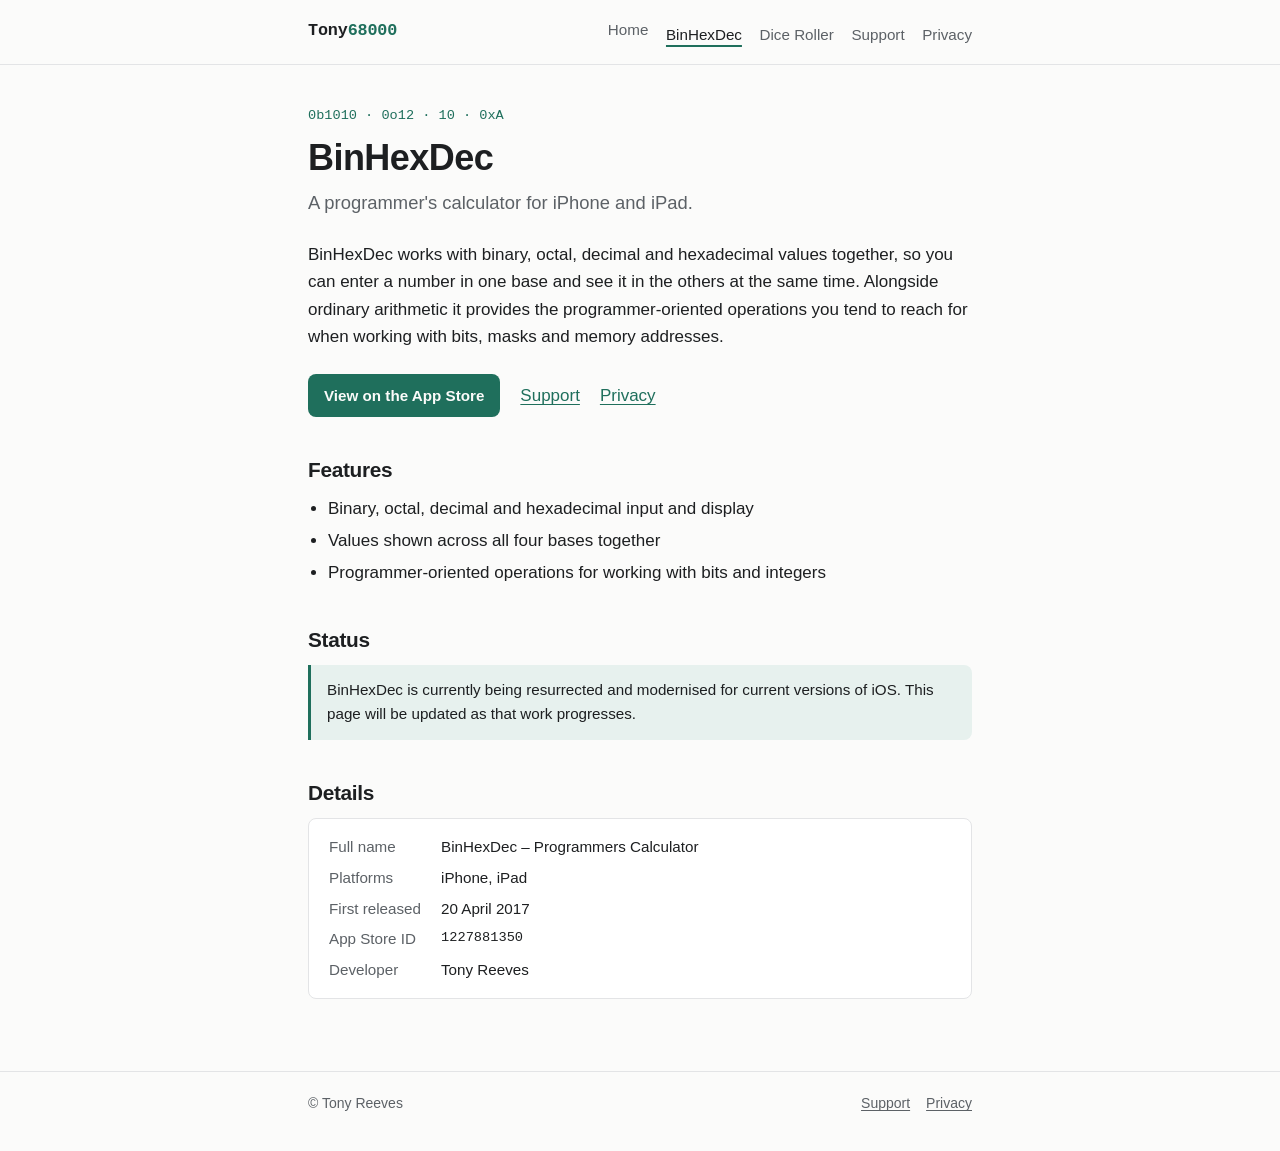
==== binhexdec/index.html @ 5004813c "Add initial Tony68000 developer website Static HTML/CSS site for GitHub Pages: home page, BinHexDec " ====
<!doctype html>
<html lang="en-GB">
<head>
  <meta charset="utf-8">
  <meta name="viewport" content="width=device-width, initial-scale=1, viewport-fit=cover">
  <title>BinHexDec — Programmers Calculator · Tony68000</title>
  <meta name="description" content="BinHexDec is a programmer's calculator for iPhone and iPad supporting binary, octal, decimal and hexadecimal values.">
  <link rel="stylesheet" href="../css/style.css">
</head>
<body>
  <header class="site-header">
    <div class="wrap">
      <a class="site-name" href="../">Tony<span>68000</span></a>
      <nav class="site-nav" aria-label="Main">
        <ul>
          <li><a href="../">Home</a></li>
          <li><a href="./" aria-current="page">BinHexDec</a></li>
          <li><a href="../dice-roller/">Dice Roller</a></li>
          <li><a href="../support/">Support</a></li>
          <li><a href="../privacy/">Privacy</a></li>
        </ul>
      </nav>
    </div>
  </header>

  <main>
    <div class="wrap">
      <p class="eyebrow">0b1010 · 0o12 · 10 · 0xA</p>
      <h1>BinHexDec</h1>
      <p class="lead">A programmer's calculator for iPhone and iPad.</p>

      <p>BinHexDec works with binary, octal, decimal and hexadecimal values together, so you can enter a number in one base and see it in the others at the same time. Alongside ordinary arithmetic it provides the programmer-oriented operations you tend to reach for when working with bits, masks and memory addresses.</p>

      <div class="actions">
        <a class="button" href="https://apps.apple.com/gb/app/id1227881350">View on the App Store</a>
        <a href="../support/#binhexdec">Support</a>
        <a href="../privacy/#binhexdec">Privacy</a>
      </div>

      <h2>Features</h2>
      <ul>
        <li>Binary, octal, decimal and hexadecimal input and display</li>
        <li>Values shown across all four bases together</li>
        <li>Programmer-oriented operations for working with bits and integers</li>
      </ul>

      <h2>Status</h2>
      <div class="note">
        <p>BinHexDec is currently being resurrected and modernised for current versions of iOS. This page will be updated as that work progresses.</p>
      </div>

      <h2>Details</h2>
      <dl class="facts">
        <dt>Full name</dt>
        <dd>BinHexDec – Programmers Calculator</dd>
        <dt>Platforms</dt>
        <dd>iPhone, iPad</dd>
        <dt>First released</dt>
        <dd><time datetime="2017-04-20">20 April 2017</time></dd>
        <dt>App Store ID</dt>
        <dd class="mono">1227881350</dd>
        <dt>Developer</dt>
        <dd>Tony Reeves</dd>
      </dl>
    </div>
  </main>

  <footer class="site-footer">
    <div class="wrap">
      <p>&copy; Tony Reeves</p>
      <ul>
        <li><a href="../support/">Support</a></li>
        <li><a href="../privacy/">Privacy</a></li>
      </ul>
    </div>
  </footer>
</body>
</html>
---- css/style.css ----
/* Tony68000 — common stylesheet */

:root {
  --bg: #fbfbfa;
  --surface: #ffffff;
  --text: #1d1f21;
  --muted: #5c6166;
  --border: #e3e4e6;
  --accent: #1f6f5c;
  --accent-soft: #e7f1ee;
  --code-bg: #f1f2f3;

  --font-sans: -apple-system, BlinkMacSystemFont, "Segoe UI", Roboto, "Helvetica Neue", Arial, sans-serif;
  --font-mono: ui-monospace, SFMono-Regular, "SF Mono", Menlo, Consolas, "Liberation Mono", monospace;

  --measure: 44rem;
  --radius: 8px;
  color-scheme: light;
}

@media (prefers-color-scheme: dark) {
  :root {
    --bg: #141618;
    --surface: #1b1e21;
    --text: #e4e6e8;
    --muted: #9aa1a8;
    --border: #2c3035;
    --accent: #5cc2a6;
    --accent-soft: #1d2e29;
    --code-bg: #22262a;
    color-scheme: dark;
  }
}

*,
*::before,
*::after {
  box-sizing: border-box;
}

html {
  -webkit-text-size-adjust: 100%;
}

body {
  margin: 0;
  background: var(--bg);
  color: var(--text);
  font-family: var(--font-sans);
  font-size: 1.0625rem;
  line-height: 1.6;
  display: flex;
  flex-direction: column;
  min-height: 100vh;
}

.wrap {
  width: 100%;
  max-width: var(--measure);
  margin: 0 auto;
  padding-inline: 1.25rem;
}

/* Header */

.site-header {
  border-bottom: 1px solid var(--border);
  padding-top: env(safe-area-inset-top, 0px);
}

.site-header .wrap {
  display: flex;
  flex-wrap: wrap;
  align-items: baseline;
  justify-content: space-between;
  gap: 0.5rem 1.5rem;
  padding-block: 1rem;
}

.site-name {
  font-family: var(--font-mono);
  font-weight: 600;
  font-size: 1.05rem;
  color: var(--text);
  text-decoration: none;
  letter-spacing: -0.01em;
}

.site-name span {
  color: var(--accent);
}

.site-nav ul {
  display: flex;
  flex-wrap: wrap;
  gap: 0.25rem 1.1rem;
  margin: 0;
  padding: 0;
  list-style: none;
}

.site-nav a {
  color: var(--muted);
  text-decoration: none;
  font-size: 0.95rem;
}

.site-nav a:hover,
.site-nav a[aria-current="page"] {
  color: var(--text);
}

.site-nav a[aria-current="page"] {
  text-decoration: underline;
  text-decoration-color: var(--accent);
  text-underline-offset: 0.3em;
  text-decoration-thickness: 2px;
}

/* Main content */

main {
  flex: 1;
  padding-block: 2.5rem 3.5rem;
}

h1,
h2,
h3 {
  line-height: 1.25;
  letter-spacing: -0.015em;
}

h1 {
  font-size: clamp(1.7rem, 4vw + 0.5rem, 2.25rem);
  margin: 0 0 0.5rem;
}

h2 {
  font-size: 1.3rem;
  margin: 2.5rem 0 0.75rem;
}

h3 {
  font-size: 1.05rem;
  margin: 1.75rem 0 0.5rem;
}

p,
ul,
ol,
dl {
  margin: 0 0 1rem;
}

ul,
ol {
  padding-left: 1.25rem;
}

li + li {
  margin-top: 0.3rem;
}

a {
  color: var(--accent);
  text-underline-offset: 0.15em;
}

a:hover {
  text-decoration-thickness: 2px;
}

code,
.mono {
  font-family: var(--font-mono);
  font-size: 0.9em;
}

code {
  background: var(--code-bg);
  padding: 0.1em 0.35em;
  border-radius: 4px;
}

hr {
  border: 0;
  border-top: 1px solid var(--border);
  margin: 2.5rem 0;
}

.lead {
  font-size: 1.15rem;
  color: var(--muted);
  margin-bottom: 1.5rem;
}

.eyebrow {
  font-family: var(--font-mono);
  font-size: 0.85rem;
  color: var(--accent);
  margin: 0 0 0.5rem;
}

/* App cards (home page) */

.app-list {
  display: grid;
  gap: 1rem;
  margin: 1.25rem 0 0;
  padding: 0;
  list-style: none;
}

@media (min-width: 40rem) {
  .app-list {
    grid-template-columns: 1fr 1fr;
  }
}

.app-list li + li {
  margin-top: 0;
}

.app-card {
  display: flex;
  flex-direction: column;
  height: 100%;
  background: var(--surface);
  border: 1px solid var(--border);
  border-radius: var(--radius);
  padding: 1.25rem;
}

.app-card h3 {
  margin: 0 0 0.25rem;
}

.app-card h3 a {
  color: var(--text);
  text-decoration: none;
}

.app-card h3 a:hover {
  color: var(--accent);
}

.app-card .platforms {
  font-family: var(--font-mono);
  font-size: 0.8rem;
  color: var(--muted);
  margin-bottom: 0.75rem;
}

.app-card p {
  font-size: 0.97rem;
}

.app-card .links {
  margin-top: auto;
  margin-bottom: 0;
  display: flex;
  flex-wrap: wrap;
  gap: 0.5rem 1rem;
  font-size: 0.95rem;
}

/* Fact table (app pages) */

.facts {
  display: grid;
  grid-template-columns: max-content 1fr;
  gap: 0.4rem 1.25rem;
  background: var(--surface);
  border: 1px solid var(--border);
  border-radius: var(--radius);
  padding: 1rem 1.25rem;
  font-size: 0.95rem;
}

.facts dt {
  color: var(--muted);
}

.facts dd {
  margin: 0;
}

@media (max-width: 26rem) {
  .facts {
    grid-template-columns: 1fr;
    gap: 0;
  }

  .facts dd {
    margin-bottom: 0.6rem;
  }
}

/* Buttons */

.button {
  display: inline-block;
  background: var(--accent);
  color: var(--bg);
  text-decoration: none;
  font-weight: 600;
  font-size: 0.95rem;
  padding: 0.6rem 1rem;
  border-radius: var(--radius);
}

.button:hover {
  filter: brightness(1.08);
}

.actions {
  display: flex;
  flex-wrap: wrap;
  gap: 0.75rem 1.25rem;
  align-items: center;
  margin: 1.5rem 0;
}

/* Notes and placeholders */

.note {
  background: var(--accent-soft);
  border-left: 3px solid var(--accent);
  border-radius: 0 var(--radius) var(--radius) 0;
  padding: 0.85rem 1rem;
  font-size: 0.95rem;
}

.note > :last-child {
  margin-bottom: 0;
}

.placeholder {
  color: var(--muted);
  font-style: italic;
}

/* Footer */

.site-footer {
  border-top: 1px solid var(--border);
  color: var(--muted);
  font-size: 0.875rem;
  padding-bottom: env(safe-area-inset-bottom, 0px);
}

.site-footer .wrap {
  display: flex;
  flex-wrap: wrap;
  justify-content: space-between;
  gap: 0.5rem 1.5rem;
  padding-block: 1.25rem;
}

.site-footer ul {
  display: flex;
  flex-wrap: wrap;
  gap: 0.25rem 1rem;
  margin: 0;
  padding: 0;
  list-style: none;
}

.site-footer li + li {
  margin-top: 0;
}

.site-footer a {
  color: var(--muted);
}

.site-footer a:hover {
  color: var(--text);
}
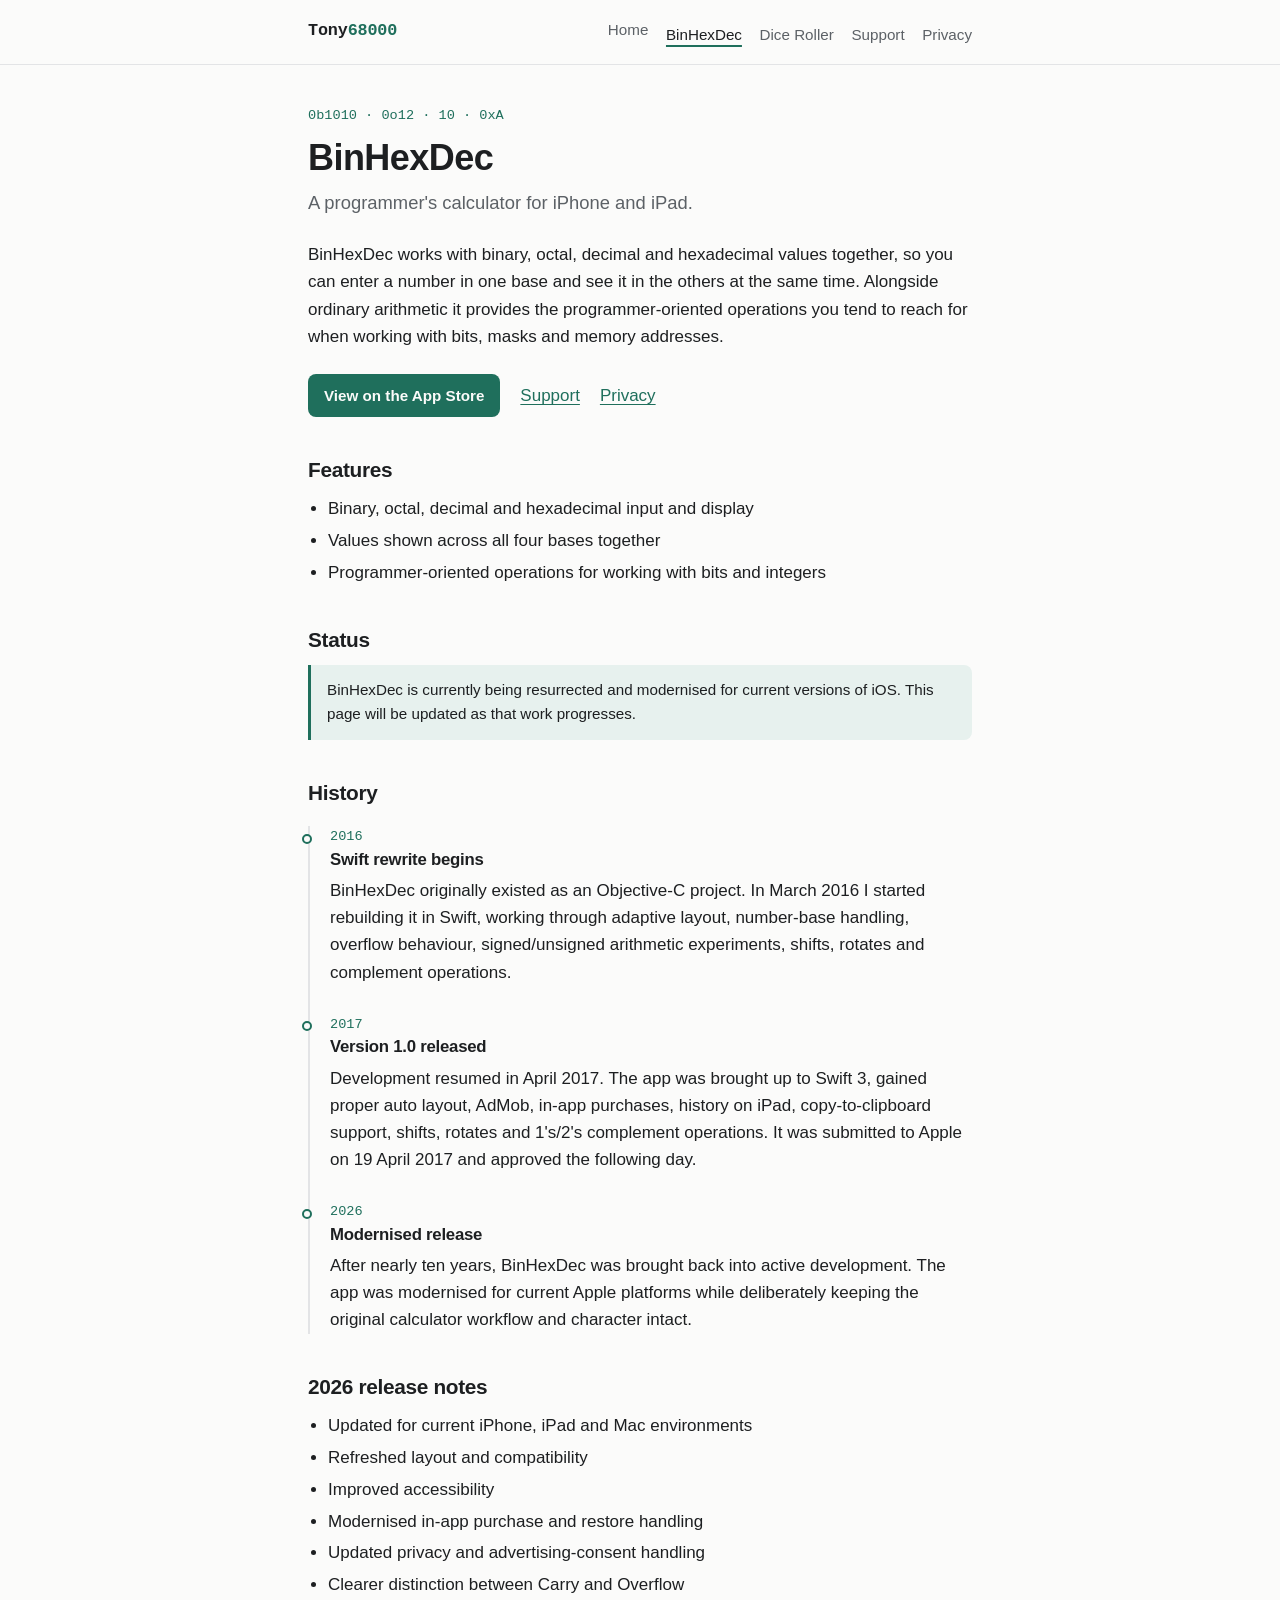
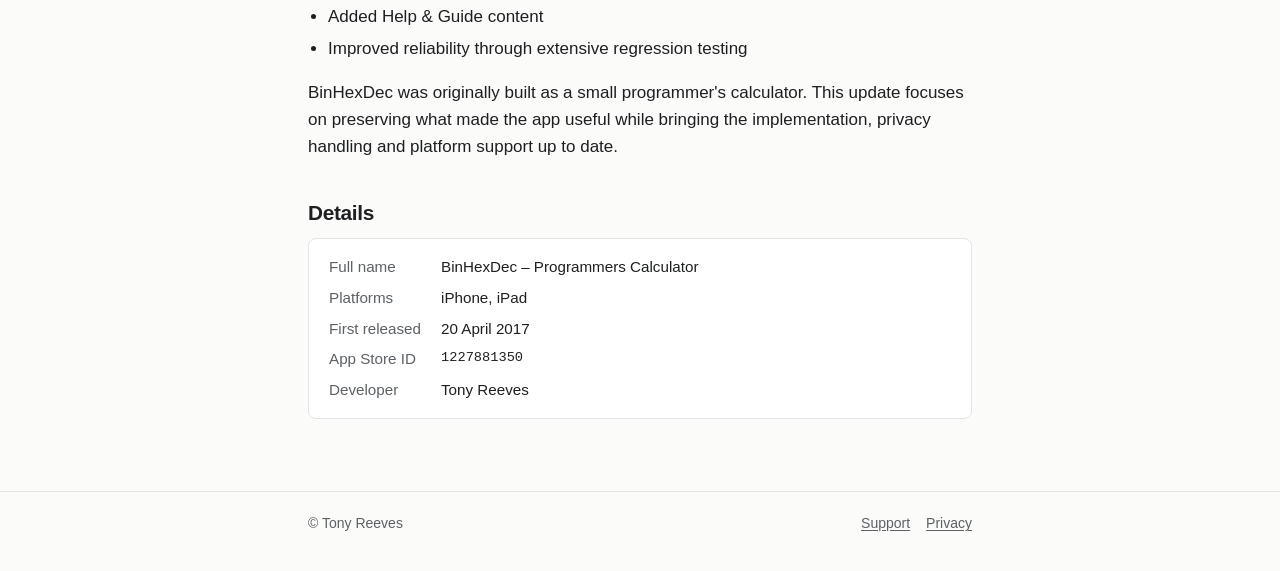
==== commit d6c0b79a: "Add history timeline and 2026 release notes to BinHexDec page Co-Authored-By: Claude Opus 5.5 <norep" ====
--- a/binhexdec/index.html
+++ b/binhexdec/index.html
@@ -49,6 +49,38 @@
         <p>BinHexDec is currently being resurrected and modernised for current versions of iOS. This page will be updated as that work progresses.</p>
       </div>
 
+      <h2 id="history">History</h2>
+      <ol class="timeline">
+        <li>
+          <p class="timeline-year"><time datetime="2016">2016</time></p>
+          <h3>Swift rewrite begins</h3>
+          <p>BinHexDec originally existed as an Objective-C project. In March 2016 I started rebuilding it in Swift, working through adaptive layout, number-base handling, overflow behaviour, signed/unsigned arithmetic experiments, shifts, rotates and complement operations.</p>
+        </li>
+        <li>
+          <p class="timeline-year"><time datetime="2017">2017</time></p>
+          <h3>Version 1.0 released</h3>
+          <p>Development resumed in April 2017. The app was brought up to Swift 3, gained proper auto layout, AdMob, in-app purchases, history on iPad, copy-to-clipboard support, shifts, rotates and 1's/2's complement operations. It was submitted to Apple on 19 April 2017 and approved the following day.</p>
+        </li>
+        <li>
+          <p class="timeline-year"><time datetime="2026">2026</time></p>
+          <h3>Modernised release</h3>
+          <p>After nearly ten years, BinHexDec was brought back into active development. The app was modernised for current Apple platforms while deliberately keeping the original calculator workflow and character intact.</p>
+        </li>
+      </ol>
+
+      <h2 id="release-notes">2026 release notes</h2>
+      <ul>
+        <li>Updated for current iPhone, iPad and Mac environments</li>
+        <li>Refreshed layout and compatibility</li>
+        <li>Improved accessibility</li>
+        <li>Modernised in-app purchase and restore handling</li>
+        <li>Updated privacy and advertising-consent handling</li>
+        <li>Clearer distinction between Carry and Overflow</li>
+        <li>Added Help &amp; Guide content</li>
+        <li>Improved reliability through extensive regression testing</li>
+      </ul>
+      <p>BinHexDec was originally built as a small programmer's calculator. This update focuses on preserving what made the app useful while bringing the implementation, privacy handling and platform support up to date.</p>
+
       <h2>Details</h2>
       <dl class="facts">
         <dt>Full name</dt>
--- a/css/style.css
+++ b/css/style.css
@@ -297,6 +297,50 @@
   }
 }
 
+/* Timeline (app history) */
+
+.timeline {
+  list-style: none;
+  margin: 1.25rem 0 0;
+  padding: 0 0 0 1.25rem;
+  border-left: 2px solid var(--border);
+}
+
+.timeline li {
+  position: relative;
+}
+
+.timeline li + li {
+  margin-top: 1.75rem;
+}
+
+.timeline li::before {
+  content: "";
+  position: absolute;
+  left: calc(-1.25rem - 8px);
+  top: 0.45em;
+  width: 10px;
+  height: 10px;
+  border-radius: 50%;
+  background: var(--bg);
+  border: 2px solid var(--accent);
+}
+
+.timeline-year {
+  font-family: var(--font-mono);
+  font-size: 0.85rem;
+  color: var(--accent);
+  margin: 0;
+}
+
+.timeline h3 {
+  margin: 0.1rem 0 0.4rem;
+}
+
+.timeline li > :last-child {
+  margin-bottom: 0;
+}
+
 /* Buttons */
 
 .button {
